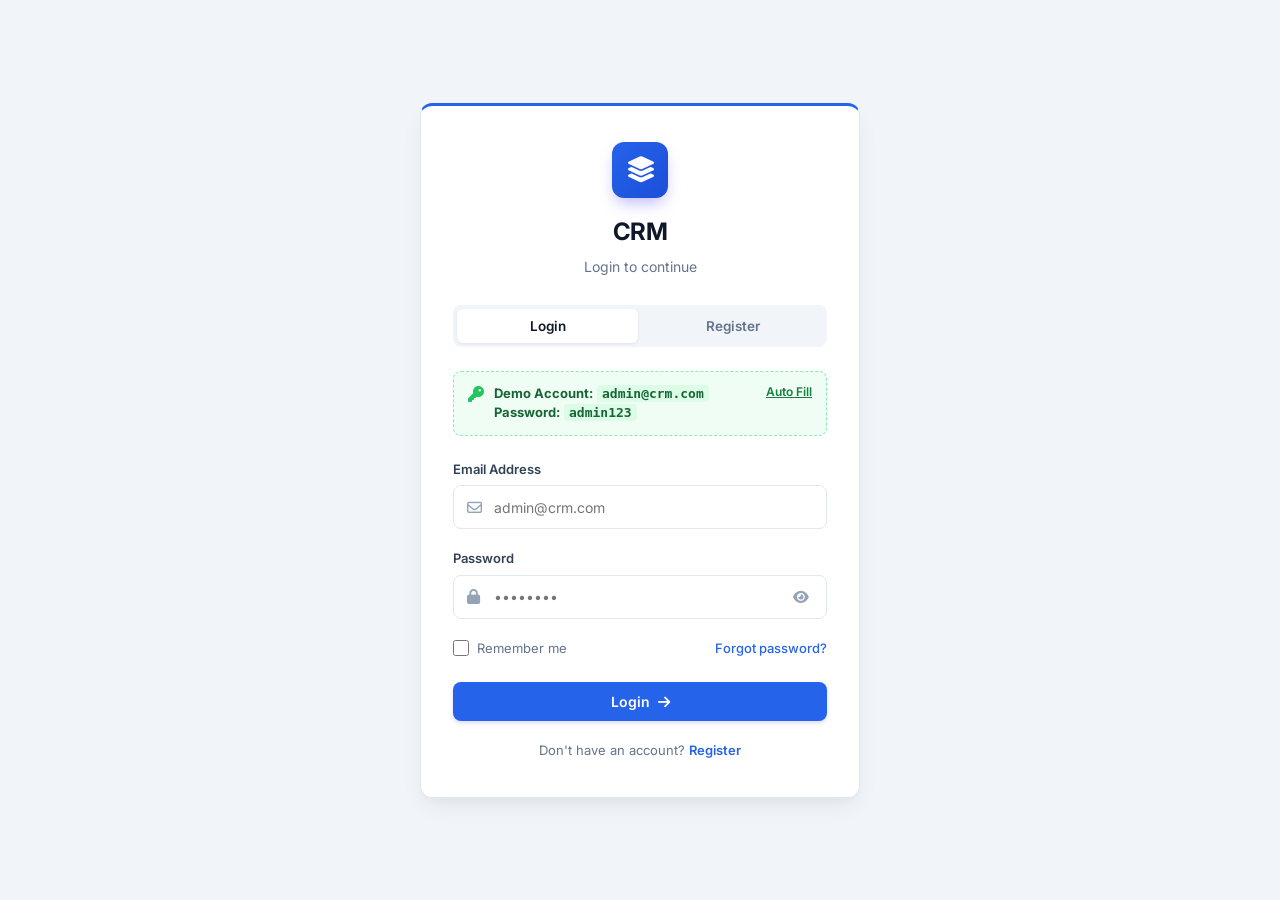
==== index.html @ ac165958 "Add CRM project files and assets" ====
<!DOCTYPE html>
<html lang="en">
<head>
  <meta charset="UTF-8">
  <meta name="viewport" content="width=device-width, initial-scale=1.0">
  <meta name="description" content="CRM - Customer Relationship Management Dashboard">
  <title>Login - CRM</title>
  
  <!-- Favicon -->
  <link rel="icon" type="image/svg+xml" href="assets/icons/logo.svg">
  
  <!-- Font Awesome 6 CDN for clean UI icons -->
  <link rel="stylesheet" href="https://cdnjs.cloudflare.com/ajax/libs/font-awesome/6.5.1/css/all.min.css">
  
  <!-- Custom CSS -->
  <link rel="stylesheet" href="src/css/style.css">
</head>
<body class="login-body">

  <div class="login-container">
    <div class="login-card">
      <div class="login-header">
        <div class="login-logo">
          <i class="fa-solid fa-layer-group"></i>
        </div>
        <h1 class="login-title">CRM</h1>
        <p class="login-subtitle" id="auth-subtitle">Login to continue</p>
      </div>

      <!-- Auth Switcher Tabs (Login / Register) -->
      <div class="auth-tabs-nav">
        <button type="button" class="auth-tab-btn active" id="tab-login-btn">Login</button>
        <button type="button" class="auth-tab-btn" id="tab-register-btn">Register</button>
      </div>

      <!-- Demo Credentials Helper Banner (Shown on Login Tab) -->
      <div class="demo-credentials-banner" id="demo-banner">
        <i class="fa-solid fa-key"></i>
        <div>
          <div><strong>Demo Account:</strong> <code>admin@crm.com</code></div>
          <div><strong>Password:</strong> <code>admin123</code></div>
        </div>
        <button type="button" class="demo-fill-btn" id="demo-fill-btn">Auto Fill</button>
      </div>

      <!-- Alert container for error/success messages -->
      <div id="alert-container"></div>

      <!-- 1. Login Form -->
      <form id="login-form" novalidate>
        <div class="form-group">
          <label for="email" class="form-label">Email Address</label>
          <div class="input-wrapper">
            <i class="fa-regular fa-envelope input-icon-left"></i>
            <input 
              type="email" 
              id="email" 
              class="form-input" 
              placeholder="admin@crm.com" 
              required 
              autocomplete="email"
            >
          </div>
        </div>

        <div class="form-group">
          <label for="password" class="form-label">Password</label>
          <div class="input-wrapper">
            <i class="fa-solid fa-lock input-icon-left"></i>
            <input 
              type="password" 
              id="password" 
              class="form-input" 
              placeholder="••••••••" 
              required 
              autocomplete="current-password"
            >
            <button type="button" class="password-toggle-btn" id="toggle-password-btn" aria-label="Toggle password visibility">
              <i class="fa-solid fa-eye" id="toggle-icon"></i>
            </button>
          </div>
        </div>

        <div class="form-options">
          <label class="remember-label" for="remember-me">
            <input type="checkbox" id="remember-me">
            <span>Remember me</span>
          </label>
          <a href="#" class="forgot-link" id="forgot-password-link">Forgot password?</a>
        </div>

        <button type="submit" class="btn-primary btn-block" id="login-submit-btn">
          Login <i class="fa-solid fa-arrow-right"></i>
        </button>

        <div class="auth-switch-text">
          Don't have an account? <span class="auth-switch-link" id="switch-to-register">Register</span>
        </div>
      </form>

      <!-- 2. Register Form (Hidden by default) -->
      <form id="register-form" style="display: none;" novalidate>
        <div class="form-group">
          <label for="reg-name" class="form-label">Full Name</label>
          <div class="input-wrapper">
            <i class="fa-regular fa-user input-icon-left"></i>
            <input 
              type="text" 
              id="reg-name" 
              class="form-input" 
              placeholder="e.g. Rahul Sharma" 
              required 
              autocomplete="name"
            >
          </div>
        </div>

        <div class="form-group">
          <label for="reg-email" class="form-label">Email Address</label>
          <div class="input-wrapper">
            <i class="fa-regular fa-envelope input-icon-left"></i>
            <input 
              type="email" 
              id="reg-email" 
              class="form-input" 
              placeholder="name@company.com" 
              required 
              autocomplete="email"
            >
          </div>
        </div>

        <div class="form-group">
          <label for="reg-password" class="form-label">Create Password</label>
          <div class="input-wrapper">
            <i class="fa-solid fa-lock input-icon-left"></i>
            <input 
              type="password" 
              id="reg-password" 
              class="form-input" 
              placeholder="Minimum 6 characters" 
              required 
              autocomplete="new-password"
            >
            <button type="button" class="password-toggle-btn" id="reg-toggle-password-btn" aria-label="Toggle password visibility">
              <i class="fa-solid fa-eye" id="reg-toggle-icon"></i>
            </button>
          </div>
        </div>

        <div class="form-group">
          <label for="reg-confirm-password" class="form-label">Confirm Password</label>
          <div class="input-wrapper">
            <i class="fa-solid fa-shield-halved input-icon-left"></i>
            <input 
              type="password" 
              id="reg-confirm-password" 
              class="form-input" 
              placeholder="Re-enter your password" 
              required 
              autocomplete="new-password"
            >
          </div>
        </div>

        <button type="submit" class="btn-primary btn-block" id="reg-submit-btn">
          Register <i class="fa-solid fa-user-plus"></i>
        </button>

        <div class="auth-switch-text">
          Already have an account? <span class="auth-switch-link" id="switch-to-login">Login</span>
        </div>
      </form>
    </div>
  </div>

  <!-- Shared App Logic & Login Script -->
  <script src="src/js/app.js"></script>
  <script src="src/js/login.js"></script>
</body>
</html>
---- src/css/style.css ----
/* ==========================================================================
   CRM - Modern SaaS CRM Design System
   Vanilla CSS3 - Zero External CSS Frameworks
   ========================================================================== */

/* Google Fonts Import */
@import url('https://fonts.googleapis.com/css2?family=Inter:wght@300;400;500;600;700;800&display=swap');

/* --- CSS Variables & Design Tokens --- */
:root {
  /* Brand & Theme Colors (Human-designed Enterprise Palette) */
  --primary: #2563eb;
  --primary-hover: #1d4ed8;
  --primary-light: #eff6ff;
  --primary-glow: rgba(37, 99, 235, 0.15);
  --primary-gradient: linear-gradient(135deg, #2563eb 0%, #1d4ed8 100%);

  /* Neutrals & Surfaces */
  --bg-canvas: #f1f5f9;
  --bg-card: #ffffff;
  --bg-sidebar: #0f172a;
  --bg-sidebar-hover: #1e293b;
  --bg-sidebar-active: #1e293b;
  --border-color: #e2e8f0;
  --border-light: #f1f5f9;

  /* Typography Colors */
  --text-main: #0f172a;
  --text-muted: #64748b;
  --text-subtle: #94a3b8;
  --text-white: #ffffff;

  /* Semantic Feedback Colors */
  --success: #10b981;
  --success-light: #ecfdf5;
  --success-border: #a7f3d0;
  --success-dark: #065f46;

  --warning: #f59e0b;
  --warning-light: #fffbeb;
  --warning-border: #fde68a;
  --warning-dark: #92400e;

  --danger: #ef4444;
  --danger-light: #fef2f2;
  --danger-border: #fecaca;
  --danger-dark: #991b1b;

  --info: #3b82f6;
  --info-light: #eff6ff;
  --info-border: #bfdbfe;
  --info-dark: #1e40af;

  --purple: #8b5cf6;
  --purple-light: #f5f3ff;
  --purple-border: #ddd6fe;

  /* Elevation Shadows */
  --shadow-xs: 0 1px 2px 0 rgba(0, 0, 0, 0.05);
  --shadow-sm: 0 1px 3px 0 rgba(0, 0, 0, 0.07), 0 1px 2px -1px rgba(0, 0, 0, 0.05);
  --shadow-md: 0 4px 6px -1px rgba(0, 0, 0, 0.07), 0 2px 4px -2px rgba(0, 0, 0, 0.05);
  --shadow-lg: 0 10px 15px -3px rgba(0, 0, 0, 0.08), 0 4px 6px -4px rgba(0, 0, 0, 0.04);
  --shadow-xl: 0 20px 25px -5px rgba(0, 0, 0, 0.1), 0 8px 10px -6px rgba(0, 0, 0, 0.04);
  --shadow-glow: 0 0 20px rgba(79, 70, 229, 0.25);

  /* Radii */
  --radius-xs: 4px;
  --radius-sm: 8px;
  --radius-md: 12px;
  --radius-lg: 16px;
  --radius-xl: 20px;
  --radius-full: 9999px;

  /* Layout Dimensions */
  --sidebar-width: 260px;
  --sidebar-collapsed-width: 80px;
  --header-height: 70px;
  --transition-fast: 0.15s ease;
  --transition-base: 0.25s cubic-bezier(0.4, 0, 0.2, 1);
  --transition-smooth: 0.35s cubic-bezier(0.16, 1, 0.3, 1);
}

/* --- Base & Reset --- */
*, *::before, *::after {
  box-sizing: border-box;
  margin: 0;
  padding: 0;
}

html {
  font-size: 16px;
  scroll-behavior: smooth;
  -webkit-font-smoothing: antialiased;
  -moz-osx-font-smoothing: grayscale;
}

body {
  font-family: 'Inter', system-ui, -apple-system, BlinkMacSystemFont, "Segoe UI", Roboto, sans-serif;
  background-color: var(--bg-canvas);
  color: var(--text-main);
  line-height: 1.5;
  min-height: 100vh;
  overflow-x: hidden;
}

a {
  color: var(--primary);
  text-decoration: none;
  transition: color var(--transition-fast);
}

a:hover {
  color: var(--primary-hover);
}

button, input, select, textarea {
  font-family: inherit;
  font-size: inherit;
}

button {
  cursor: pointer;
  border: none;
  background: none;
  outline: none;
}

/* Custom Scrollbar */
::-webkit-scrollbar {
  width: 6px;
  height: 6px;
}
::-webkit-scrollbar-track {
  background: transparent;
}
::-webkit-scrollbar-thumb {
  background: #cbd5e1;
  border-radius: var(--radius-full);
}
::-webkit-scrollbar-thumb:hover {
  background: #94a3b8;
}

/* --- Login Page Styles --- */
.login-body {
  min-height: 100vh;
  display: flex;
  align-items: center;
  justify-content: center;
  background-color: #f1f5f9;
  padding: 24px;
}

.login-container {
  width: 100%;
  max-width: 440px;
  position: relative;
  z-index: 10;
}

.login-card {
  background: var(--bg-card);
  border: 1px solid var(--border-color);
  border-top: 3px solid var(--primary);
  border-radius: var(--radius-md);
  padding: 36px 32px;
  box-shadow: 0 10px 25px -5px rgba(15, 23, 42, 0.08), 0 8px 10px -6px rgba(15, 23, 42, 0.03);
  animation: fadeInScale 0.35s var(--transition-smooth);
}

/* Auth Mode Tabs (Login / Register Switcher) */
.auth-tabs-nav {
  display: flex;
  background: #f1f5f9;
  padding: 4px;
  border-radius: var(--radius-sm);
  margin-bottom: 24px;
  gap: 4px;
}

.auth-tab-btn {
  flex: 1;
  padding: 9px 16px;
  font-size: 13.5px;
  font-weight: 600;
  color: var(--text-muted);
  border-radius: 6px;
  transition: all var(--transition-fast);
  text-align: center;
}

.auth-tab-btn.active {
  background: #ffffff;
  color: var(--text-main);
  box-shadow: 0 1px 3px rgba(0, 0, 0, 0.08);
}

.auth-tab-btn:hover:not(.active) {
  color: var(--text-main);
}

.auth-switch-text {
  text-align: center;
  font-size: 13px;
  color: var(--text-muted);
  margin-top: 20px;
}

.auth-switch-link {
  color: var(--primary);
  font-weight: 600;
  cursor: pointer;
}

.auth-switch-link:hover {
  text-decoration: underline;
}

.login-header {
  text-align: center;
  margin-bottom: 28px;
}

.login-logo {
  display: inline-flex;
  align-items: center;
  justify-content: center;
  width: 56px;
  height: 56px;
  border-radius: var(--radius-md);
  background: var(--primary-gradient);
  color: #fff;
  font-size: 26px;
  margin-bottom: 16px;
  box-shadow: 0 8px 16px -4px rgba(79, 70, 229, 0.4);
}

.login-title {
  font-size: 24px;
  font-weight: 700;
  color: var(--text-main);
  letter-spacing: -0.02em;
  margin-bottom: 6px;
}

.login-subtitle {
  font-size: 14px;
  color: var(--text-muted);
}

.demo-credentials-banner {
  background: #f0fdf4;
  border: 1px dashed #86efac;
  border-radius: var(--radius-sm);
  padding: 12px 14px;
  margin-bottom: 24px;
  display: flex;
  align-items: flex-start;
  gap: 10px;
  font-size: 13px;
  color: #166534;
}

.demo-credentials-banner i {
  color: #22c55e;
  font-size: 16px;
  margin-top: 2px;
}

.demo-credentials-banner code {
  background: #dcfce7;
  padding: 1px 5px;
  border-radius: 4px;
  font-family: monospace;
  font-weight: 600;
}

.demo-fill-btn {
  margin-left: auto;
  font-size: 12px;
  font-weight: 600;
  color: #15803d;
  text-decoration: underline;
  cursor: pointer;
  white-space: nowrap;
}

.form-group {
  margin-bottom: 20px;
  position: relative;
}

.form-label {
  display: block;
  font-size: 13px;
  font-weight: 600;
  color: #334155;
  margin-bottom: 6px;
}

.input-wrapper {
  position: relative;
  display: flex;
  align-items: center;
}

.input-icon-left {
  position: absolute;
  left: 14px;
  color: var(--text-subtle);
  pointer-events: none;
  font-size: 15px;
}

.form-input {
  width: 100%;
  height: 44px;
  padding: 10px 14px;
  background-color: #fff;
  border: 1px solid var(--border-color);
  border-radius: var(--radius-sm);
  color: var(--text-main);
  font-size: 14px;
  transition: var(--transition-fast);
}

.input-wrapper .form-input {
  padding-left: 40px;
}

.form-input:focus {
  outline: none;
  border-color: var(--primary);
  box-shadow: 0 0 0 3px var(--primary-glow);
}

.password-toggle-btn {
  position: absolute;
  right: 12px;
  color: var(--text-subtle);
  padding: 6px;
  font-size: 14px;
  display: flex;
  align-items: center;
  justify-content: center;
  transition: color var(--transition-fast);
}

.password-toggle-btn:hover {
  color: var(--text-main);
}

.form-options {
  display: flex;
  align-items: center;
  justify-content: space-between;
  margin-bottom: 24px;
  font-size: 13px;
}

.remember-label {
  display: flex;
  align-items: center;
  gap: 8px;
  color: var(--text-muted);
  cursor: pointer;
  user-select: none;
}

.remember-label input[type="checkbox"] {
  accent-color: var(--primary);
  width: 16px;
  height: 16px;
  cursor: pointer;
}

.forgot-link {
  color: var(--primary);
  font-weight: 500;
}

.forgot-link:hover {
  text-decoration: underline;
}

.btn-primary {
  display: inline-flex;
  align-items: center;
  justify-content: center;
  gap: 8px;
  background: var(--primary);
  color: #fff;
  font-weight: 600;
  font-size: 14px;
  padding: 11px 20px;
  border-radius: var(--radius-sm);
  transition: var(--transition-fast);
  box-shadow: 0 2px 4px rgba(79, 70, 229, 0.2);
}

.btn-primary:hover {
  background: var(--primary-hover);
  box-shadow: 0 4px 10px rgba(79, 70, 229, 0.3);
  transform: translateY(-1px);
}

.btn-primary:active {
  transform: translateY(0);
}

.btn-block {
  width: 100%;
}

.btn-secondary {
  display: inline-flex;
  align-items: center;
  justify-content: center;
  gap: 8px;
  background: #ffffff;
  color: var(--text-main);
  border: 1px solid var(--border-color);
  font-weight: 600;
  font-size: 14px;
  padding: 10px 18px;
  border-radius: var(--radius-sm);
  transition: var(--transition-fast);
}

.btn-secondary:hover {
  background: #f8fafc;
  border-color: #cbd5e1;
}

.btn-danger {
  display: inline-flex;
  align-items: center;
  justify-content: center;
  gap: 8px;
  background: var(--danger);
  color: #ffffff;
  font-weight: 600;
  font-size: 14px;
  padding: 10px 18px;
  border-radius: var(--radius-sm);
  transition: var(--transition-fast);
}

.btn-danger:hover {
  background: #dc2626;
  box-shadow: 0 4px 10px rgba(239, 68, 68, 0.25);
}

.btn-icon {
  width: 34px;
  height: 34px;
  display: inline-flex;
  align-items: center;
  justify-content: center;
  border-radius: var(--radius-sm);
  border: 1px solid transparent;
  color: var(--text-muted);
  transition: var(--transition-fast);
}

.btn-icon:hover {
  background: #f1f5f9;
  color: var(--text-main);
}

.btn-icon-danger:hover {
  background: var(--danger-light);
  color: var(--danger);
}

.btn-icon-success:hover {
  background: var(--success-light);
  color: var(--success);
}

.alert-box {
  padding: 12px 16px;
  border-radius: var(--radius-sm);
  font-size: 13px;
  margin-bottom: 20px;
  display: flex;
  align-items: center;
  gap: 10px;
}

.alert-danger {
  background-color: var(--danger-light);
  border: 1px solid var(--danger-border);
  color: var(--danger-dark);
}

.alert-success {
  background-color: var(--success-light);
  border: 1px solid var(--success-border);
  color: var(--success-dark);
}

.alert-info {
  background-color: var(--info-light);
  border: 1px solid var(--info-border);
  color: var(--info-dark);
}

/* Shake Animation for Invalid Auth */
@keyframes shake {
  0%, 100% { transform: translateX(0); }
  20%, 60% { transform: translateX(-6px); }
  40%, 80% { transform: translateX(6px); }
}

.shake {
  animation: shake 0.4s ease-in-out;
}

/* --- Main Layout Structure --- */
.app-layout {
  display: flex;
  min-height: 100vh;
  background-color: var(--bg-canvas);
}

/* Sidebar */
.app-sidebar {
  width: var(--sidebar-width);
  background-color: var(--bg-sidebar);
  color: #fff;
  flex-shrink: 0;
  display: flex;
  flex-direction: column;
  position: fixed;
  top: 0;
  bottom: 0;
  left: 0;
  z-index: 100;
  transition: transform var(--transition-base), width var(--transition-base);
  border-right: 1px solid rgba(255, 255, 255, 0.06);
}

.sidebar-brand {
  height: var(--header-height);
  padding: 0 24px;
  display: flex;
  align-items: center;
  justify-content: space-between;
  border-bottom: 1px solid rgba(255, 255, 255, 0.07);
}

.brand-link {
  display: flex;
  align-items: center;
  gap: 12px;
  color: #ffffff;
  font-weight: 700;
  font-size: 19px;
  letter-spacing: -0.02em;
}

.brand-logo-icon {
  width: 38px;
  height: 38px;
  border-radius: var(--radius-sm);
  background: var(--primary-gradient);
  display: flex;
  align-items: center;
  justify-content: center;
  font-size: 18px;
  color: #ffffff;
  box-shadow: 0 4px 10px rgba(79, 70, 229, 0.35);
}

.brand-text span {
  color: #818cf8;
}

.sidebar-close-btn {
  display: none;
  color: #94a3b8;
  font-size: 20px;
}

.sidebar-nav {
  padding: 20px 14px;
  flex: 1;
  overflow-y: auto;
  display: flex;
  flex-direction: column;
  gap: 4px;
}

.nav-section-title {
  font-size: 11px;
  text-transform: uppercase;
  letter-spacing: 0.08em;
  color: #64748b;
  font-weight: 600;
  padding: 10px 14px 6px;
}

.nav-item {
  display: flex;
  align-items: center;
  gap: 12px;
  padding: 11px 14px;
  border-radius: var(--radius-sm);
  color: #94a3b8;
  font-size: 14px;
  font-weight: 500;
  transition: all var(--transition-fast);
  position: relative;
}

.nav-item i {
  font-size: 16px;
  width: 20px;
  text-align: center;
}

.nav-item:hover {
  background-color: var(--bg-sidebar-hover);
  color: #ffffff;
}

.nav-item.active {
  background: var(--primary-gradient);
  color: #ffffff;
  font-weight: 600;
  box-shadow: 0 4px 12px rgba(79, 70, 229, 0.3);
}

.nav-item .badge {
  margin-left: auto;
  padding: 2px 7px;
  font-size: 11px;
  border-radius: var(--radius-full);
  background: rgba(255, 255, 255, 0.15);
  color: #fff;
}

.sidebar-footer {
  padding: 16px 14px;
  border-top: 1px solid rgba(255, 255, 255, 0.07);
}

.logout-nav-item {
  display: flex;
  align-items: center;
  gap: 12px;
  padding: 11px 14px;
  border-radius: var(--radius-sm);
  color: #f87171;
  font-size: 14px;
  font-weight: 500;
  cursor: pointer;
  transition: all var(--transition-fast);
}

.logout-nav-item:hover {
  background: rgba(239, 68, 68, 0.12);
  color: #fca5a5;
}

/* Sidebar Backdrop for Mobile Drawer */
.sidebar-backdrop {
  position: fixed;
  inset: 0;
  background-color: rgba(15, 23, 42, 0.6);
  backdrop-filter: blur(4px);
  z-index: 95;
  opacity: 0;
  pointer-events: none;
  transition: opacity var(--transition-base);
}

.sidebar-backdrop.active {
  opacity: 1;
  pointer-events: auto;
}

/* Main Area */
.app-main {
  flex: 1;
  margin-left: var(--sidebar-width);
  min-width: 0;
  display: flex;
  flex-direction: column;
  min-height: 100vh;
}

/* Header */
.app-header {
  height: var(--header-height);
  background-color: rgba(255, 255, 255, 0.9);
  backdrop-filter: blur(8px);
  border-bottom: 1px solid var(--border-color);
  padding: 0 28px;
  display: flex;
  align-items: center;
  justify-content: space-between;
  position: sticky;
  top: 0;
  z-index: 90;
}

.header-left {
  display: flex;
  align-items: center;
  gap: 16px;
}

.hamburger-btn {
  display: none;
  color: var(--text-main);
  font-size: 20px;
  padding: 8px;
  border-radius: var(--radius-sm);
}

.hamburger-btn:hover {
  background-color: #f1f5f9;
}

.header-page-title h1 {
  font-size: 20px;
  font-weight: 700;
  color: var(--text-main);
  letter-spacing: -0.01em;
  line-height: 1.2;
}

.header-page-title p {
  font-size: 13px;
  color: var(--text-muted);
}

.header-right {
  display: flex;
  align-items: center;
  gap: 14px;
}

/* Global Search */
.header-search {
  position: relative;
  width: 260px;
}

.header-search input {
  width: 100%;
  height: 38px;
  padding: 8px 12px 8px 36px;
  background-color: #f1f5f9;
  border: 1px solid transparent;
  border-radius: var(--radius-full);
  font-size: 13px;
  color: var(--text-main);
  transition: var(--transition-fast);
}

.header-search input:focus {
  background-color: #ffffff;
  border-color: var(--primary);
  box-shadow: 0 0 0 3px var(--primary-glow);
  outline: none;
}

.header-search i {
  position: absolute;
  left: 12px;
  top: 50%;
  transform: translateY(-50%);
  color: var(--text-subtle);
  font-size: 14px;
  pointer-events: none;
}

/* Notifications Button & Dropdown */
.notification-container {
  position: relative;
}

.header-icon-btn {
  width: 38px;
  height: 38px;
  border-radius: var(--radius-full);
  display: flex;
  align-items: center;
  justify-content: center;
  color: var(--text-muted);
  border: 1px solid var(--border-color);
  background: #ffffff;
  position: relative;
  transition: var(--transition-fast);
}

.header-icon-btn:hover {
  color: var(--primary);
  border-color: #cbd5e1;
  background-color: #f8fafc;
}

.badge-dot {
  position: absolute;
  top: 7px;
  right: 8px;
  width: 8px;
  height: 8px;
  border-radius: 50%;
  background-color: var(--danger);
  border: 2px solid #ffffff;
  animation: pulseDot 2s infinite;
}

@keyframes pulseDot {
  0% { transform: scale(0.95); box-shadow: 0 0 0 0 rgba(239, 68, 68, 0.7); }
  70% { transform: scale(1); box-shadow: 0 0 0 6px rgba(239, 68, 68, 0); }
  100% { transform: scale(0.95); box-shadow: 0 0 0 0 rgba(239, 68, 68, 0); }
}

.dropdown-panel {
  position: absolute;
  top: calc(100% + 10px);
  right: 0;
  width: 320px;
  background: var(--bg-card);
  border: 1px solid var(--border-color);
  border-radius: var(--radius-md);
  box-shadow: var(--shadow-xl);
  z-index: 100;
  display: none;
  flex-direction: column;
  overflow: hidden;
  animation: fadeInDown 0.2s var(--transition-base);
}

.dropdown-panel.open {
  display: flex;
}

.dropdown-header {
  padding: 14px 16px;
  border-bottom: 1px solid var(--border-color);
  display: flex;
  align-items: center;
  justify-content: space-between;
}

.dropdown-header h4 {
  font-size: 14px;
  font-weight: 600;
}

.dropdown-list {
  max-height: 280px;
  overflow-y: auto;
}

.dropdown-item-notification {
  padding: 12px 16px;
  border-bottom: 1px solid var(--border-light);
  display: flex;
  gap: 12px;
  align-items: flex-start;
  transition: background var(--transition-fast);
}

.dropdown-item-notification:hover {
  background-color: #f8fafc;
}

.dropdown-item-notification .icon {
  width: 30px;
  height: 30px;
  border-radius: 50%;
  background: var(--primary-light);
  color: var(--primary);
  display: flex;
  align-items: center;
  justify-content: center;
  font-size: 13px;
  flex-shrink: 0;
}

.dropdown-item-notification .content {
  flex: 1;
}

.dropdown-item-notification .title {
  font-size: 12.5px;
  font-weight: 500;
  color: var(--text-main);
  line-height: 1.4;
}

.dropdown-item-notification .time {
  font-size: 11px;
  color: var(--text-subtle);
  margin-top: 3px;
}

/* User Profile Pill in Header */
.user-profile-btn {
  display: flex;
  align-items: center;
  gap: 10px;
  padding: 5px 12px 5px 5px;
  border-radius: var(--radius-full);
  border: 1px solid var(--border-color);
  background: #ffffff;
  transition: var(--transition-fast);
}

.user-profile-btn:hover {
  background: #f8fafc;
  border-color: #cbd5e1;
}

.user-avatar {
  width: 32px;
  height: 32px;
  border-radius: 50%;
  background: var(--primary-gradient);
  color: #fff;
  font-size: 13px;
  font-weight: 600;
  display: flex;
  align-items: center;
  justify-content: center;
}

.user-meta {
  text-align: left;
  line-height: 1.2;
}

.user-meta .name {
  font-size: 13px;
  font-weight: 600;
  color: var(--text-main);
}

.user-meta .role {
  font-size: 11px;
  color: var(--text-muted);
}

/* Content Container */
.content-body {
  padding: 28px;
  flex: 1;
}

/* Page Action Header Row */
.page-header-actions {
  display: flex;
  align-items: center;
  justify-content: space-between;
  margin-bottom: 24px;
  gap: 16px;
  flex-wrap: wrap;
}

.action-tools-group {
  display: flex;
  align-items: center;
  gap: 12px;
  flex-wrap: wrap;
}

/* Filters & Search Inputs in Toolbars */
.filter-search-input {
  position: relative;
  min-width: 240px;
}

.filter-search-input input {
  width: 100%;
  height: 40px;
  padding: 8px 12px 8px 36px;
  border: 1px solid var(--border-color);
  border-radius: var(--radius-sm);
  background: #fff;
  font-size: 13px;
  transition: var(--transition-fast);
}

.filter-search-input input:focus {
  outline: none;
  border-color: var(--primary);
  box-shadow: 0 0 0 3px var(--primary-glow);
}

.filter-search-input i {
  position: absolute;
  left: 12px;
  top: 50%;
  transform: translateY(-50%);
  color: var(--text-subtle);
  font-size: 14px;
}

.custom-select {
  height: 40px;
  padding: 8px 32px 8px 14px;
  border: 1px solid var(--border-color);
  border-radius: var(--radius-sm);
  background-color: #ffffff;
  color: var(--text-main);
  font-size: 13px;
  font-weight: 500;
  cursor: pointer;
  appearance: none;
  background-image: url("data:image/svg+xml,%3Csvg xmlns='http://www.w3.org/2000/svg' fill='none' viewBox='0 0 24 24' stroke='%2364748b'%3E%3Cpath stroke-linecap='round' stroke-linejoin='round' stroke-width='2' d='M19 9l-7 7-7-7'%3E%3C/path%3E%3C/svg%3E");
  background-repeat: no-repeat;
  background-position: right 10px center;
  background-size: 16px;
  transition: var(--transition-fast);
}

.custom-select:focus {
  outline: none;
  border-color: var(--primary);
  box-shadow: 0 0 0 3px var(--primary-glow);
}

/* --- Metric Stat Cards --- */
.stats-grid {
  display: grid;
  grid-template-columns: repeat(4, 1fr);
  gap: 20px;
  margin-bottom: 28px;
}

.stat-card {
  background: var(--bg-card);
  border: 1px solid var(--border-color);
  border-radius: var(--radius-md);
  padding: 22px 24px;
  box-shadow: var(--shadow-sm);
  transition: transform var(--transition-fast), box-shadow var(--transition-fast);
  position: relative;
  overflow: hidden;
}

.stat-card:hover {
  transform: translateY(-3px);
  box-shadow: var(--shadow-md);
}

.stat-card::before {
  content: '';
  position: absolute;
  top: 0;
  left: 0;
  right: 0;
  height: 3px;
  background: var(--primary-gradient);
  opacity: 0;
  transition: opacity var(--transition-fast);
}

.stat-card:hover::before {
  opacity: 1;
}

.stat-card-header {
  display: flex;
  align-items: center;
  justify-content: space-between;
  margin-bottom: 12px;
}

.stat-icon {
  width: 44px;
  height: 44px;
  border-radius: var(--radius-sm);
  display: flex;
  align-items: center;
  justify-content: center;
  font-size: 20px;
}

.stat-icon.primary {
  background: var(--primary-light);
  color: var(--primary);
}

.stat-icon.success {
  background: var(--success-light);
  color: var(--success);
}

.stat-icon.warning {
  background: var(--warning-light);
  color: var(--warning);
}

.stat-icon.purple {
  background: var(--purple-light);
  color: var(--purple);
}

.stat-icon.info {
  background: var(--info-light);
  color: var(--info);
}

.stat-trend {
  display: inline-flex;
  align-items: center;
  gap: 4px;
  font-size: 12px;
  font-weight: 600;
  padding: 3px 8px;
  border-radius: var(--radius-full);
}

.stat-trend.up {
  background: var(--success-light);
  color: var(--success-dark);
}

.stat-trend.down {
  background: var(--danger-light);
  color: var(--danger-dark);
}

.stat-trend.neutral {
  background: #f1f5f9;
  color: #475569;
}

.stat-value {
  font-size: 28px;
  font-weight: 800;
  color: var(--text-main);
  letter-spacing: -0.02em;
  line-height: 1.1;
  margin-bottom: 4px;
}

.stat-label {
  font-size: 13px;
  color: var(--text-muted);
  font-weight: 500;
}

/* --- Dashboard 2-Column Grid --- */
.dashboard-grid {
  display: grid;
  grid-template-columns: 2fr 1fr;
  gap: 24px;
  margin-bottom: 28px;
}

.card {
  background: var(--bg-card);
  border: 1px solid var(--border-color);
  border-radius: var(--radius-md);
  box-shadow: var(--shadow-sm);
  overflow: hidden;
}

.card-header {
  padding: 18px 24px;
  border-bottom: 1px solid var(--border-color);
  display: flex;
  align-items: center;
  justify-content: space-between;
}

.card-title {
  font-size: 16px;
  font-weight: 700;
  color: var(--text-main);
  letter-spacing: -0.01em;
}

.card-subtitle {
  font-size: 13px;
  color: var(--text-muted);
}

.card-body {
  padding: 24px;
}

/* --- Pure CSS / Vanilla JS Chart --- */
.chart-container {
  display: flex;
  flex-direction: column;
  gap: 16px;
}

.chart-header-metrics {
  display: flex;
  align-items: center;
  justify-content: space-between;
  margin-bottom: 8px;
}

.chart-summary-number {
  font-size: 22px;
  font-weight: 700;
  color: var(--text-main);
}

.chart-legend {
  display: flex;
  align-items: center;
  gap: 16px;
  font-size: 12px;
  color: var(--text-muted);
}

.legend-item {
  display: flex;
  align-items: center;
  gap: 6px;
}

.legend-color {
  width: 10px;
  height: 10px;
  border-radius: 2px;
}

.legend-color.sales {
  background: var(--primary);
}

.legend-color.target {
  background: #cbd5e1;
}

/* Bar Chart Graphic Area */
.bar-chart-wrapper {
  position: relative;
  height: 240px;
  display: flex;
  align-items: flex-end;
  gap: 24px;
  padding: 20px 10px 30px 40px;
  border-bottom: 1px solid var(--border-color);
  border-left: 1px solid var(--border-color);
}

/* Grid lines */
.chart-grid-line {
  position: absolute;
  left: 0;
  right: 0;
  border-top: 1px dashed #e2e8f0;
  pointer-events: none;
}

.chart-y-label {
  position: absolute;
  left: 4px;
  font-size: 10px;
  color: var(--text-subtle);
  transform: translateY(-50%);
}

.bar-column {
  flex: 1;
  height: 100%;
  display: flex;
  flex-direction: column;
  justify-content: flex-end;
  align-items: center;
  position: relative;
  z-index: 5;
}

.bar-track {
  width: 100%;
  max-width: 44px;
  height: 100%;
  display: flex;
  align-items: flex-end;
  background: #f1f5f9;
  border-radius: var(--radius-xs) var(--radius-xs) 0 0;
  position: relative;
  overflow: visible;
}

.bar-fill {
  width: 100%;
  background: var(--primary-gradient);
  border-radius: var(--radius-xs) var(--radius-xs) 0 0;
  transition: height 0.8s cubic-bezier(0.16, 1, 0.3, 1);
  position: relative;
}

.bar-column:hover .bar-fill {
  filter: brightness(1.12);
  box-shadow: 0 0 12px rgba(79, 70, 229, 0.4);
}

/* Tooltip on hover */
.bar-tooltip {
  position: absolute;
  bottom: calc(100% + 8px);
  left: 50%;
  transform: translateX(-50%) translateY(4px);
  background: #1e293b;
  color: #fff;
  font-size: 11px;
  font-weight: 600;
  padding: 4px 8px;
  border-radius: var(--radius-xs);
  white-space: nowrap;
  opacity: 0;
  pointer-events: none;
  transition: all var(--transition-fast);
  z-index: 20;
}

.bar-tooltip::after {
  content: '';
  position: absolute;
  top: 100%;
  left: 50%;
  transform: translateX(-50%);
  border-width: 4px;
  border-style: solid;
  border-color: #1e293b transparent transparent transparent;
}

.bar-column:hover .bar-tooltip {
  opacity: 1;
  transform: translateX(-50%) translateY(0);
}

.bar-label {
  position: absolute;
  top: calc(100% + 8px);
  font-size: 12px;
  font-weight: 500;
  color: var(--text-muted);
}

/* --- Quick Actions Bar --- */
.quick-actions-card {
  margin-bottom: 28px;
  background: linear-gradient(135deg, #1e1b4b 0%, #0f172a 100%);
  border-radius: var(--radius-md);
  padding: 22px 28px;
  color: #ffffff;
  display: flex;
  align-items: center;
  justify-content: space-between;
  gap: 20px;
  flex-wrap: wrap;
  box-shadow: 0 10px 20px -5px rgba(15, 23, 42, 0.3);
}

.quick-actions-info h3 {
  font-size: 18px;
  font-weight: 700;
  margin-bottom: 4px;
}

.quick-actions-info p {
  font-size: 13px;
  color: #94a3b8;
}

.quick-action-buttons {
  display: flex;
  align-items: center;
  gap: 12px;
  flex-wrap: wrap;
}

.btn-glass {
  background: rgba(255, 255, 255, 0.12);
  backdrop-filter: blur(8px);
  border: 1px solid rgba(255, 255, 255, 0.2);
  color: #ffffff;
  font-size: 13px;
  font-weight: 600;
  padding: 10px 18px;
  border-radius: var(--radius-sm);
  display: inline-flex;
  align-items: center;
  gap: 8px;
  transition: all var(--transition-fast);
}

.btn-glass:hover {
  background: rgba(255, 255, 255, 0.22);
  border-color: rgba(255, 255, 255, 0.35);
  transform: translateY(-1px);
}

/* --- Recent Activities Feed --- */
.activities-list {
  display: flex;
  flex-direction: column;
}

.activity-item {
  display: flex;
  gap: 14px;
  padding: 14px 0;
  border-bottom: 1px solid var(--border-light);
  position: relative;
}

.activity-item:last-child {
  border-bottom: none;
  padding-bottom: 0;
}

.activity-item:first-child {
  padding-top: 0;
}

.activity-avatar {
  width: 36px;
  height: 36px;
  border-radius: 50%;
  display: flex;
  align-items: center;
  justify-content: center;
  font-size: 14px;
  flex-shrink: 0;
}

.activity-avatar.customer {
  background: var(--info-light);
  color: var(--info);
}

.activity-avatar.lead {
  background: var(--purple-light);
  color: var(--purple);
}

.activity-avatar.deal {
  background: var(--success-light);
  color: var(--success);
}

.activity-avatar.task {
  background: var(--warning-light);
  color: var(--warning);
}

.activity-content {
  flex: 1;
  min-width: 0;
}

.activity-text {
  font-size: 13.5px;
  color: var(--text-main);
  line-height: 1.4;
}

.activity-text strong {
  font-weight: 600;
  color: var(--text-main);
}

.activity-time {
  font-size: 11.5px;
  color: var(--text-subtle);
  margin-top: 3px;
  display: flex;
  align-items: center;
  gap: 5px;
}

/* --- Tables & Lists --- */
.table-responsive {
  width: 100%;
  overflow-x: auto;
  -webkit-overflow-scrolling: touch;
}

.crm-table {
  width: 100%;
  border-collapse: separate;
  border-spacing: 0;
  text-align: left;
}

.crm-table th {
  background-color: #f8fafc;
  color: var(--text-muted);
  font-size: 12px;
  font-weight: 600;
  text-transform: uppercase;
  letter-spacing: 0.05em;
  padding: 14px 20px;
  border-bottom: 1px solid var(--border-color);
  white-space: nowrap;
}

.crm-table td {
  padding: 14px 20px;
  border-bottom: 1px solid var(--border-light);
  font-size: 13.5px;
  color: var(--text-main);
  vertical-align: middle;
}

.crm-table tr:hover td {
  background-color: #f8fafc;
}

.table-user-cell {
  display: flex;
  align-items: center;
  gap: 12px;
}

.initial-avatar {
  width: 34px;
  height: 34px;
  border-radius: 50%;
  background: #e2e8f0;
  color: #334155;
  font-weight: 600;
  font-size: 12px;
  display: flex;
  align-items: center;
  justify-content: center;
  flex-shrink: 0;
}

.table-user-info .name {
  font-weight: 600;
  color: var(--text-main);
}

.table-user-info .subtext {
  font-size: 12px;
  color: var(--text-muted);
}

/* Status Badges */
.badge-status {
  display: inline-flex;
  align-items: center;
  gap: 6px;
  padding: 4px 10px;
  border-radius: var(--radius-full);
  font-size: 12px;
  font-weight: 600;
  line-height: 1;
  text-transform: capitalize;
}

.badge-status::before {
  content: '';
  width: 6px;
  height: 6px;
  border-radius: 50%;
}

/* Active / Won / Converted */
.badge-success {
  background-color: var(--success-light);
  color: var(--success-dark);
}
.badge-success::before {
  background-color: var(--success);
}

/* Inactive / Lost */
.badge-danger {
  background-color: var(--danger-light);
  color: var(--danger-dark);
}
.badge-danger::before {
  background-color: var(--danger);
}

/* Pending / Contacted / Medium */
.badge-warning {
  background-color: var(--warning-light);
  color: var(--warning-dark);
}
.badge-warning::before {
  background-color: var(--warning);
}

/* New / In Progress / Low */
.badge-info {
  background-color: var(--info-light);
  color: var(--info-dark);
}
.badge-info::before {
  background-color: var(--info);
}

/* Priority Badges */
.priority-pill {
  display: inline-flex;
  align-items: center;
  gap: 5px;
  font-size: 12px;
  font-weight: 600;
  padding: 3px 8px;
  border-radius: 4px;
}

.priority-high {
  background-color: #fee2e2;
  color: #b91c1c;
}

.priority-medium {
  background-color: #fef3c7;
  color: #b45309;
}

.priority-low {
  background-color: #e0f2fe;
  color: #0369a1;
}

/* Table Actions */
.table-actions {
  display: flex;
  align-items: center;
  gap: 6px;
}

/* Empty State */
.empty-state {
  text-align: center;
  padding: 48px 20px;
}

.empty-state-icon {
  width: 64px;
  height: 64px;
  border-radius: 50%;
  background: #f1f5f9;
  color: var(--text-subtle);
  display: inline-flex;
  align-items: center;
  justify-content: center;
  font-size: 26px;
  margin-bottom: 16px;
}

.empty-state h3 {
  font-size: 16px;
  font-weight: 700;
  color: var(--text-main);
  margin-bottom: 6px;
}

.empty-state p {
  font-size: 13.5px;
  color: var(--text-muted);
  max-width: 360px;
  margin: 0 auto 18px;
}

/* Completed Task Strikethrough */
.task-completed-row td {
  color: #94a3b8;
}

.task-completed-text {
  text-decoration: line-through;
  color: #94a3b8;
}

/* --- Modals --- */
.modal-overlay {
  position: fixed;
  inset: 0;
  background-color: rgba(15, 23, 42, 0.6);
  backdrop-filter: blur(4px);
  z-index: 1000;
  display: flex;
  align-items: center;
  justify-content: center;
  padding: 20px;
  opacity: 0;
  pointer-events: none;
  transition: opacity var(--transition-base);
}

.modal-overlay.open {
  opacity: 1;
  pointer-events: auto;
}

.modal-box {
  background: var(--bg-card);
  border-radius: var(--radius-md);
  box-shadow: var(--shadow-xl);
  width: 100%;
  max-width: 520px;
  transform: scale(0.95) translateY(10px);
  transition: transform var(--transition-base);
  overflow: hidden;
  max-height: 90vh;
  display: flex;
  flex-direction: column;
}

.modal-overlay.open .modal-box {
  transform: scale(1) translateY(0);
}

.modal-header {
  padding: 20px 24px;
  border-bottom: 1px solid var(--border-color);
  display: flex;
  align-items: center;
  justify-content: space-between;
}

.modal-title {
  font-size: 18px;
  font-weight: 700;
  color: var(--text-main);
}

.modal-close-btn {
  color: var(--text-muted);
  font-size: 18px;
  width: 32px;
  height: 32px;
  display: flex;
  align-items: center;
  justify-content: center;
  border-radius: var(--radius-sm);
  transition: var(--transition-fast);
}

.modal-close-btn:hover {
  background-color: #f1f5f9;
  color: var(--text-main);
}

.modal-body {
  padding: 24px;
  overflow-y: auto;
}

.modal-footer {
  padding: 16px 24px;
  border-top: 1px solid var(--border-color);
  display: flex;
  align-items: center;
  justify-content: flex-end;
  gap: 12px;
  background-color: #f8fafc;
}

/* Modal Form Grid */
.form-row {
  display: grid;
  grid-template-columns: 1fr 1fr;
  gap: 16px;
}

/* Confirmation Dialog */
.confirm-box {
  max-width: 420px;
  text-align: center;
  padding: 32px 24px;
}

.confirm-icon {
  width: 60px;
  height: 60px;
  border-radius: 50%;
  background-color: var(--danger-light);
  color: var(--danger);
  font-size: 26px;
  display: inline-flex;
  align-items: center;
  justify-content: center;
  margin-bottom: 16px;
}

.confirm-title {
  font-size: 18px;
  font-weight: 700;
  color: var(--text-main);
  margin-bottom: 8px;
}

.confirm-desc {
  font-size: 13.5px;
  color: var(--text-muted);
  margin-bottom: 24px;
}

.confirm-actions {
  display: flex;
  align-items: center;
  justify-content: center;
  gap: 12px;
}

/* --- Toast Notification System --- */
.toast-container {
  position: fixed;
  top: 24px;
  right: 24px;
  z-index: 9999;
  display: flex;
  flex-direction: column;
  gap: 10px;
  pointer-events: none;
}

.toast {
  pointer-events: auto;
  min-width: 280px;
  max-width: 380px;
  background: #ffffff;
  border-radius: var(--radius-sm);
  box-shadow: var(--shadow-lg);
  border: 1px solid var(--border-color);
  padding: 14px 18px;
  display: flex;
  align-items: center;
  gap: 12px;
  animation: slideInRight 0.3s var(--transition-smooth);
  transition: opacity 0.3s ease, transform 0.3s ease;
}

.toast.removing {
  opacity: 0;
  transform: translateX(100%);
}

.toast-icon {
  font-size: 18px;
  flex-shrink: 0;
}

.toast-message {
  font-size: 13.5px;
  font-weight: 500;
  color: var(--text-main);
  flex: 1;
}

.toast-close {
  color: var(--text-subtle);
  font-size: 14px;
  cursor: pointer;
}

.toast-close:hover {
  color: var(--text-main);
}

.toast.toast-success {
  border-left: 4px solid var(--success);
}
.toast.toast-success .toast-icon {
  color: var(--success);
}

.toast.toast-error {
  border-left: 4px solid var(--danger);
}
.toast.toast-error .toast-icon {
  color: var(--danger);
}

.toast.toast-info {
  border-left: 4px solid var(--info);
}
.toast.toast-info .toast-icon {
  color: var(--info);
}

/* --- Animations --- */
@keyframes fadeInScale {
  from {
    opacity: 0;
    transform: scale(0.96);
  }
  to {
    opacity: 1;
    transform: scale(1);
  }
}

@keyframes fadeInDown {
  from {
    opacity: 0;
    transform: translateY(-8px);
  }
  to {
    opacity: 1;
    transform: translateY(0);
  }
}

@keyframes slideInRight {
  from {
    opacity: 0;
    transform: translateX(100%);
  }
  to {
    opacity: 1;
    transform: translateX(0);
  }
}

/* --- Responsive Media Queries --- */
@media (max-width: 1200px) {
  .stats-grid {
    grid-template-columns: repeat(2, 1fr);
  }
  .dashboard-grid {
    grid-template-columns: 1fr;
  }
}

@media (max-width: 900px) {
  .app-sidebar {
    transform: translateX(-100%);
    box-shadow: var(--shadow-xl);
  }
  .app-sidebar.mobile-open {
    transform: translateX(0);
  }
  .sidebar-close-btn {
    display: block;
  }
  .app-main {
    margin-left: 0;
  }
  .hamburger-btn {
    display: inline-flex;
  }
}

@media (max-width: 640px) {
  .content-body {
    padding: 18px 14px;
  }
  .app-header {
    padding: 0 16px;
  }
  .header-search {
    display: none;
  }
  .stats-grid {
    grid-template-columns: 1fr;
  }
  .page-header-actions {
    flex-direction: column;
    align-items: stretch;
  }
  .action-tools-group {
    width: 100%;
  }
  .filter-search-input, .custom-select {
    width: 100%;
    min-width: 100%;
  }
  .form-row {
    grid-template-columns: 1fr;
  }
  .quick-actions-card {
    flex-direction: column;
    align-items: stretch;
  }
  .quick-action-buttons {
    flex-direction: column;
    width: 100%;
  }
  .quick-action-buttons .btn-glass {
    width: 100%;
    justify-content: center;
  }
}
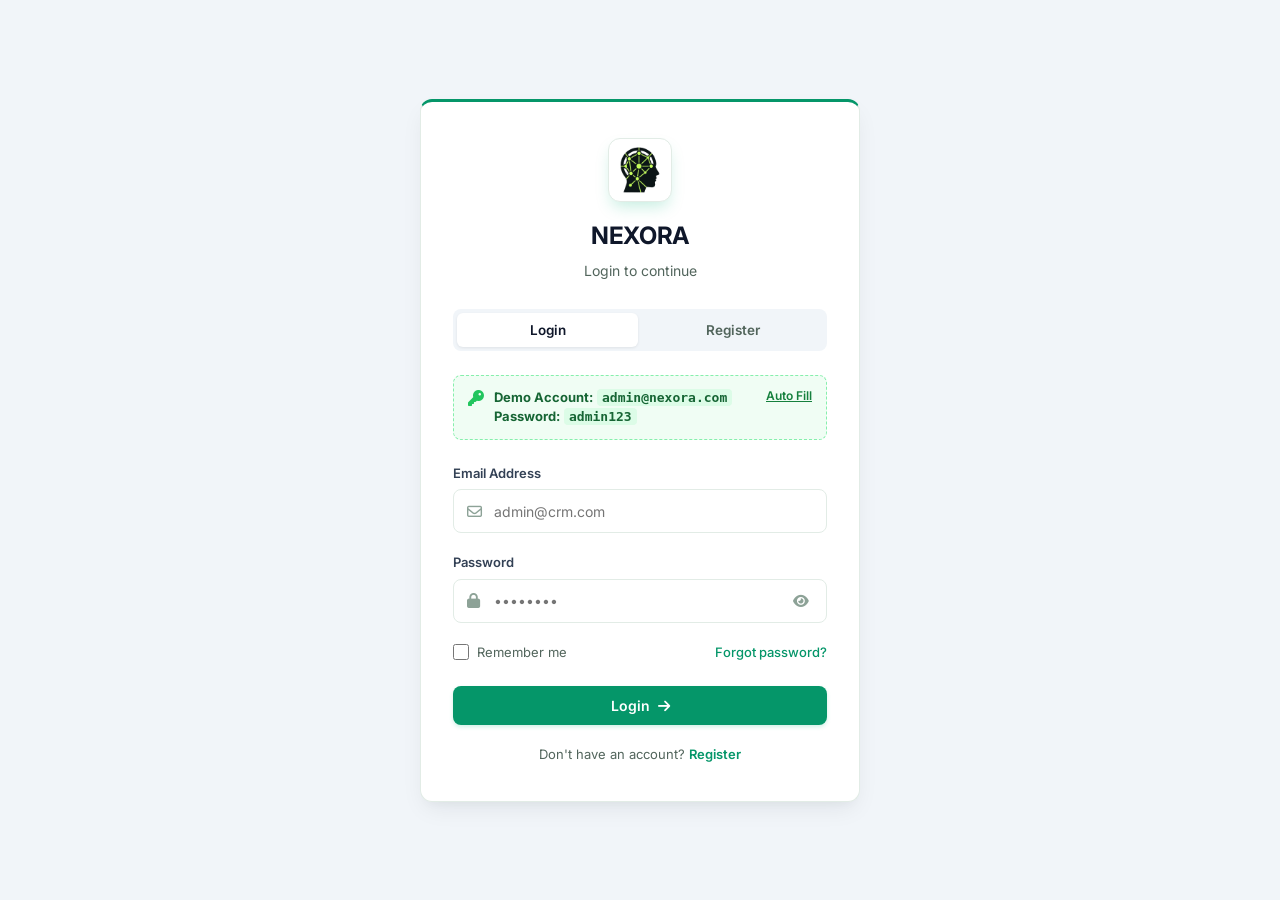
==== commit 782a823b: "updated" ====
--- a/index.html
+++ b/index.html
@@ -1,10 +1,10 @@
 <!DOCTYPE html>
-<html lang="en">
+<html lang="en" data-theme="light">
 <head>
   <meta charset="UTF-8">
   <meta name="viewport" content="width=device-width, initial-scale=1.0">
-  <meta name="description" content="CRM - Customer Relationship Management Dashboard">
-  <title>Login - CRM</title>
+  <meta name="description" content="NEXORA - Next-Gen Customer Relationship Management Dashboard">
+  <title>Login - NEXORA</title>
   
   <!-- Favicon -->
   <link rel="icon" type="image/svg+xml" href="assets/icons/logo.svg">
@@ -14,6 +14,9 @@
   
   <!-- Custom CSS -->
   <link rel="stylesheet" href="src/css/style.css">
+  <script>
+    document.documentElement.setAttribute('data-theme', 'light');
+  </script>
 </head>
 <body class="login-body">
 
@@ -21,9 +24,10 @@
     <div class="login-card">
       <div class="login-header">
         <div class="login-logo">
-          <i class="fa-solid fa-layer-group"></i>
+          <img src="assets/icons/nexora-icon.png" alt="NEXORA" class="logo-light">
+          <img src="assets/icons/nexora-icon-dark.png" alt="NEXORA" class="logo-dark">
         </div>
-        <h1 class="login-title">CRM</h1>
+        <h1 class="login-title">NEXORA</h1>
         <p class="login-subtitle" id="auth-subtitle">Login to continue</p>
       </div>
 
@@ -37,7 +41,7 @@
       <div class="demo-credentials-banner" id="demo-banner">
         <i class="fa-solid fa-key"></i>
         <div>
-          <div><strong>Demo Account:</strong> <code>admin@crm.com</code></div>
+          <div><strong>Demo Account:</strong> <code>admin@nexora.com</code></div>
           <div><strong>Password:</strong> <code>admin123</code></div>
         </div>
         <button type="button" class="demo-fill-btn" id="demo-fill-btn">Auto Fill</button>
--- a/src/css/style.css
+++ b/src/css/style.css
@@ -8,26 +8,26 @@
 
 /* --- CSS Variables & Design Tokens --- */
 :root {
-  /* Brand & Theme Colors (Human-designed Enterprise Palette) */
-  --primary: #2563eb;
-  --primary-hover: #1d4ed8;
-  --primary-light: #eff6ff;
-  --primary-glow: rgba(37, 99, 235, 0.15);
-  --primary-gradient: linear-gradient(135deg, #2563eb 0%, #1d4ed8 100%);
-
-  /* Neutrals & Surfaces */
-  --bg-canvas: #f1f5f9;
+  /* Brand & Theme Colors (Pure White & Mint Theme) */
+  --primary: #059669;
+  --primary-hover: #047857;
+  --primary-light: #ecfdf5;
+  --primary-glow: rgba(5, 150, 105, 0.16);
+  --primary-gradient: linear-gradient(135deg, #10b981 0%, #059669 100%);
+
+  /* Neutrals & Surfaces (Clean White & Mint Canvas) */
+  --bg-canvas: #f8faf9;
   --bg-card: #ffffff;
-  --bg-sidebar: #0f172a;
-  --bg-sidebar-hover: #1e293b;
-  --bg-sidebar-active: #1e293b;
-  --border-color: #e2e8f0;
-  --border-light: #f1f5f9;
+  --bg-sidebar: #ffffff;
+  --bg-sidebar-hover: #f0fdf4;
+  --bg-sidebar-active: #ecfdf5;
+  --border-color: #e2ece6;
+  --border-light: #f1f6f3;
 
   /* Typography Colors */
   --text-main: #0f172a;
-  --text-muted: #64748b;
-  --text-subtle: #94a3b8;
+  --text-muted: #52655c;
+  --text-subtle: #8da297;
   --text-white: #ffffff;
 
   /* Semantic Feedback Colors */
@@ -61,7 +61,7 @@
   --shadow-md: 0 4px 6px -1px rgba(0, 0, 0, 0.07), 0 2px 4px -2px rgba(0, 0, 0, 0.05);
   --shadow-lg: 0 10px 15px -3px rgba(0, 0, 0, 0.08), 0 4px 6px -4px rgba(0, 0, 0, 0.04);
   --shadow-xl: 0 20px 25px -5px rgba(0, 0, 0, 0.1), 0 8px 10px -6px rgba(0, 0, 0, 0.04);
-  --shadow-glow: 0 0 20px rgba(79, 70, 229, 0.25);
+  --shadow-glow: 0 0 20px rgba(16, 185, 129, 0.22);
 
   /* Radii */
   --radius-xs: 4px;
@@ -225,14 +225,20 @@
   display: inline-flex;
   align-items: center;
   justify-content: center;
-  width: 56px;
-  height: 56px;
+  width: 64px;
+  height: 64px;
   border-radius: var(--radius-md);
-  background: var(--primary-gradient);
-  color: #fff;
-  font-size: 26px;
+  background: var(--bg-card);
+  border: 1px solid var(--border-color);
   margin-bottom: 16px;
-  box-shadow: 0 8px 16px -4px rgba(79, 70, 229, 0.4);
+  box-shadow: 0 8px 16px -4px rgba(16, 185, 129, 0.25);
+  padding: 8px;
+}
+
+.login-logo img {
+  width: 100%;
+  height: 100%;
+  object-fit: contain;
 }
 
 .login-title {
@@ -332,6 +338,40 @@
   outline: none;
   border-color: var(--primary);
   box-shadow: 0 0 0 3px var(--primary-glow);
+}
+
+/* --- Form Validation UI States --- */
+.form-input.is-invalid,
+.custom-select.is-invalid {
+  border-color: var(--danger) !important;
+  box-shadow: 0 0 0 3px var(--danger-light) !important;
+}
+
+.form-error-msg {
+  display: flex;
+  align-items: center;
+  gap: 6px;
+  font-size: 12px;
+  font-weight: 500;
+  color: var(--danger);
+  margin-top: 5px;
+  animation: fadeInDown 0.15s ease-out;
+}
+
+.form-error-msg i {
+  font-size: 12px;
+  flex-shrink: 0;
+}
+
+@keyframes fadeInDown {
+  from {
+    opacity: 0;
+    transform: translateY(-4px);
+  }
+  to {
+    opacity: 1;
+    transform: translateY(0);
+  }
 }
 
 .password-toggle-btn {
@@ -395,12 +435,12 @@
   padding: 11px 20px;
   border-radius: var(--radius-sm);
   transition: var(--transition-fast);
-  box-shadow: 0 2px 4px rgba(79, 70, 229, 0.2);
+  box-shadow: 0 2px 4px rgba(16, 185, 129, 0.2);
 }
 
 .btn-primary:hover {
   background: var(--primary-hover);
-  box-shadow: 0 4px 10px rgba(79, 70, 229, 0.3);
+  box-shadow: 0 4px 10px rgba(16, 185, 129, 0.3);
   transform: translateY(-1px);
 }
 
@@ -528,7 +568,7 @@
 .app-sidebar {
   width: var(--sidebar-width);
   background-color: var(--bg-sidebar);
-  color: #fff;
+  color: var(--text-main);
   flex-shrink: 0;
   display: flex;
   flex-direction: column;
@@ -538,7 +578,8 @@
   left: 0;
   z-index: 100;
   transition: transform var(--transition-base), width var(--transition-base);
-  border-right: 1px solid rgba(255, 255, 255, 0.06);
+  border-right: 1px solid var(--border-color);
+  box-shadow: 1px 0 10px rgba(0, 0, 0, 0.02);
 }
 
 .sidebar-brand {
@@ -547,14 +588,14 @@
   display: flex;
   align-items: center;
   justify-content: space-between;
-  border-bottom: 1px solid rgba(255, 255, 255, 0.07);
+  border-bottom: 1px solid var(--border-color);
 }
 
 .brand-link {
   display: flex;
   align-items: center;
   gap: 12px;
-  color: #ffffff;
+  color: var(--text-main);
   font-weight: 700;
   font-size: 19px;
   letter-spacing: -0.02em;
@@ -564,22 +605,51 @@
   width: 38px;
   height: 38px;
   border-radius: var(--radius-sm);
-  background: var(--primary-gradient);
+  background: var(--bg-card);
+  border: 1px solid var(--border-color);
   display: flex;
   align-items: center;
   justify-content: center;
-  font-size: 18px;
-  color: #ffffff;
-  box-shadow: 0 4px 10px rgba(79, 70, 229, 0.35);
+  box-shadow: 0 2px 6px rgba(0, 0, 0, 0.05);
+  padding: 5px;
+  overflow: hidden;
+}
+
+[data-theme="dark"] .brand-logo-icon {
+  background: #141417;
+  border-color: var(--border-color);
+  box-shadow: 0 2px 8px rgba(0, 0, 0, 0.5);
+}
+
+.brand-logo-img {
+  width: 100%;
+  height: 100%;
+  object-fit: contain;
+  display: block;
+}
+
+.brand-logo-img.logo-dark,
+.login-logo img.logo-dark {
+  display: none;
+}
+
+[data-theme="dark"] .brand-logo-img.logo-light,
+[data-theme="dark"] .login-logo img.logo-light {
+  display: none;
+}
+
+[data-theme="dark"] .brand-logo-img.logo-dark,
+[data-theme="dark"] .login-logo img.logo-dark {
+  display: block;
 }
 
 .brand-text span {
-  color: #818cf8;
+  color: var(--primary);
 }
 
 .sidebar-close-btn {
   display: none;
-  color: #94a3b8;
+  color: var(--text-muted);
   font-size: 20px;
 }
 
@@ -596,7 +666,7 @@
   font-size: 11px;
   text-transform: uppercase;
   letter-spacing: 0.08em;
-  color: #64748b;
+  color: var(--text-subtle);
   font-weight: 600;
   padding: 10px 14px 6px;
 }
@@ -607,7 +677,7 @@
   gap: 12px;
   padding: 11px 14px;
   border-radius: var(--radius-sm);
-  color: #94a3b8;
+  color: #4b6358;
   font-size: 14px;
   font-weight: 500;
   transition: all var(--transition-fast);
@@ -618,18 +688,28 @@
   font-size: 16px;
   width: 20px;
   text-align: center;
+  color: var(--text-subtle);
+  transition: color var(--transition-fast);
 }
 
 .nav-item:hover {
   background-color: var(--bg-sidebar-hover);
-  color: #ffffff;
+  color: var(--primary);
+}
+
+.nav-item:hover i {
+  color: var(--primary);
 }
 
 .nav-item.active {
   background: var(--primary-gradient);
   color: #ffffff;
   font-weight: 600;
-  box-shadow: 0 4px 12px rgba(79, 70, 229, 0.3);
+  box-shadow: 0 4px 12px rgba(16, 185, 129, 0.28);
+}
+
+.nav-item.active i {
+  color: #ffffff;
 }
 
 .nav-item .badge {
@@ -637,13 +717,13 @@
   padding: 2px 7px;
   font-size: 11px;
   border-radius: var(--radius-full);
-  background: rgba(255, 255, 255, 0.15);
+  background: rgba(255, 255, 255, 0.25);
   color: #fff;
 }
 
 .sidebar-footer {
   padding: 16px 14px;
-  border-top: 1px solid rgba(255, 255, 255, 0.07);
+  border-top: 1px solid var(--border-color);
 }
 
 .logout-nav-item {
@@ -652,7 +732,7 @@
   gap: 12px;
   padding: 11px 14px;
   border-radius: var(--radius-sm);
-  color: #f87171;
+  color: #dc2626;
   font-size: 14px;
   font-weight: 500;
   cursor: pointer;
@@ -660,8 +740,8 @@
 }
 
 .logout-nav-item:hover {
-  background: rgba(239, 68, 68, 0.12);
-  color: #fca5a5;
+  background: var(--danger-light);
+  color: #b91c1c;
 }
 
 /* Sidebar Backdrop for Mobile Drawer */
@@ -1149,206 +1229,196 @@
   font-weight: 500;
 }
 
-/* --- Dashboard 2-Column Grid --- */
-.dashboard-grid {
+/* --- Dashboard Analytics & Interactive Charts Layout --- */
+.dashboard-analytics-section {
+  display: flex;
+  flex-direction: column;
+  gap: 24px;
+  margin-bottom: 24px;
+}
+
+.chart-card-prominent {
+  width: 100%;
+}
+
+.charts-secondary-grid {
   display: grid;
-  grid-template-columns: 2fr 1fr;
+  grid-template-columns: 1fr 1fr;
+  gap: 24px;
+}
+
+.dashboard-activity-grid {
+  display: grid;
+  grid-template-columns: 1fr;
   gap: 24px;
   margin-bottom: 28px;
 }
 
-.card {
-  background: var(--bg-card);
+/* Common Card Header & Actions */
+.chart-header-actions {
+  display: flex;
+  align-items: center;
+  gap: 12px;
+  flex-wrap: wrap;
+}
+
+.chart-legend-custom {
+  display: flex;
+  align-items: center;
+  gap: 8px;
+  font-size: 12.5px;
+  color: var(--text-muted);
+  font-weight: 500;
+}
+
+.chart-legend-custom .legend-dot {
+  width: 8px;
+  height: 8px;
+  border-radius: 50%;
+  display: inline-block;
+}
+
+.chart-summary-badge {
+  background: var(--primary-light);
+  color: var(--primary);
+  font-size: 12px;
+  font-weight: 600;
+  padding: 4px 10px;
+  border-radius: var(--radius-sm);
+  border: 1px solid rgba(16, 185, 129, 0.2);
+  white-space: nowrap;
+}
+
+.chart-summary-badge.purple {
+  background: var(--purple-light);
+  color: var(--purple);
+  border-color: rgba(139, 92, 246, 0.25);
+}
+
+/* Canvas Wrappers */
+.chart-canvas-wrapper {
+  position: relative;
+  width: 100%;
+}
+
+.line-chart-wrapper {
+  height: 310px;
+  width: 100%;
+}
+
+.bar-chart-wrapper-canvas {
+  height: 270px;
+  width: 100%;
+}
+
+/* Doughnut Chart Layout */
+.doughnut-chart-container {
+  display: flex;
+  align-items: center;
+  justify-content: space-between;
+  gap: 28px;
+  min-height: 270px;
+  padding: 8px 0;
+}
+
+.doughnut-canvas-wrapper {
+  position: relative;
+  width: 210px;
+  height: 210px;
+  flex-shrink: 0;
+  margin: 0 auto;
+}
+
+.doughnut-legend {
+  flex: 1;
+  display: flex;
+  flex-direction: column;
+  gap: 10px;
+  min-width: 180px;
+}
+
+.doughnut-legend-item {
+  display: flex;
+  align-items: center;
+  justify-content: space-between;
+  padding: 9px 14px;
+  border-radius: var(--radius-sm);
+  background: var(--bg-canvas);
   border: 1px solid var(--border-color);
-  border-radius: var(--radius-md);
-  box-shadow: var(--shadow-sm);
-  overflow: hidden;
-}
-
-.card-header {
-  padding: 18px 24px;
-  border-bottom: 1px solid var(--border-color);
-  display: flex;
-  align-items: center;
-  justify-content: space-between;
-}
-
-.card-title {
-  font-size: 16px;
-  font-weight: 700;
-  color: var(--text-main);
-  letter-spacing: -0.01em;
-}
-
-.card-subtitle {
   font-size: 13px;
-  color: var(--text-muted);
-}
-
-.card-body {
-  padding: 24px;
-}
-
-/* --- Pure CSS / Vanilla JS Chart --- */
-.chart-container {
-  display: flex;
-  flex-direction: column;
-  gap: 16px;
-}
-
-.chart-header-metrics {
-  display: flex;
-  align-items: center;
-  justify-content: space-between;
-  margin-bottom: 8px;
-}
-
-.chart-summary-number {
-  font-size: 22px;
-  font-weight: 700;
-  color: var(--text-main);
-}
-
-.chart-legend {
-  display: flex;
-  align-items: center;
-  gap: 16px;
-  font-size: 12px;
-  color: var(--text-muted);
-}
-
-.legend-item {
-  display: flex;
-  align-items: center;
-  gap: 6px;
-}
-
-.legend-color {
+  transition: transform var(--transition-fast), border-color var(--transition-fast), background-color var(--transition-fast);
+  cursor: default;
+}
+
+.doughnut-legend-item:hover {
+  border-color: var(--primary);
+  transform: translateX(3px);
+}
+
+.doughnut-legend-left {
+  display: flex;
+  align-items: center;
+  gap: 10px;
+}
+
+.legend-badge-dot {
   width: 10px;
   height: 10px;
-  border-radius: 2px;
-}
-
-.legend-color.sales {
-  background: var(--primary);
-}
-
-.legend-color.target {
-  background: #cbd5e1;
-}
-
-/* Bar Chart Graphic Area */
-.bar-chart-wrapper {
-  position: relative;
-  height: 240px;
-  display: flex;
-  align-items: flex-end;
-  gap: 24px;
-  padding: 20px 10px 30px 40px;
-  border-bottom: 1px solid var(--border-color);
-  border-left: 1px solid var(--border-color);
-}
-
-/* Grid lines */
-.chart-grid-line {
-  position: absolute;
-  left: 0;
-  right: 0;
-  border-top: 1px dashed #e2e8f0;
-  pointer-events: none;
-}
-
-.chart-y-label {
-  position: absolute;
-  left: 4px;
-  font-size: 10px;
+  border-radius: 50%;
+  flex-shrink: 0;
+}
+
+.doughnut-legend-label {
+  font-weight: 500;
+  color: var(--text-main);
+}
+
+.doughnut-legend-right {
+  display: flex;
+  align-items: center;
+  gap: 8px;
+}
+
+.doughnut-legend-count {
+  font-weight: 700;
+  color: var(--text-main);
+}
+
+.doughnut-legend-pct {
+  font-size: 11.5px;
+  font-weight: 600;
+  color: var(--text-muted);
+  background: var(--border-light);
+  padding: 2px 7px;
+  border-radius: 4px;
+}
+
+/* Empty State Placeholder inside charts if data is completely empty */
+.chart-empty-state {
+  display: flex;
+  flex-direction: column;
+  align-items: center;
+  justify-content: center;
+  padding: 50px 20px;
+  text-align: center;
+  color: var(--text-muted);
+}
+
+.chart-empty-state i {
+  font-size: 32px;
+  margin-bottom: 12px;
   color: var(--text-subtle);
-  transform: translateY(-50%);
-}
-
-.bar-column {
-  flex: 1;
-  height: 100%;
-  display: flex;
-  flex-direction: column;
-  justify-content: flex-end;
-  align-items: center;
-  position: relative;
-  z-index: 5;
-}
-
-.bar-track {
-  width: 100%;
-  max-width: 44px;
-  height: 100%;
-  display: flex;
-  align-items: flex-end;
-  background: #f1f5f9;
-  border-radius: var(--radius-xs) var(--radius-xs) 0 0;
-  position: relative;
-  overflow: visible;
-}
-
-.bar-fill {
-  width: 100%;
-  background: var(--primary-gradient);
-  border-radius: var(--radius-xs) var(--radius-xs) 0 0;
-  transition: height 0.8s cubic-bezier(0.16, 1, 0.3, 1);
-  position: relative;
-}
-
-.bar-column:hover .bar-fill {
-  filter: brightness(1.12);
-  box-shadow: 0 0 12px rgba(79, 70, 229, 0.4);
-}
-
-/* Tooltip on hover */
-.bar-tooltip {
-  position: absolute;
-  bottom: calc(100% + 8px);
-  left: 50%;
-  transform: translateX(-50%) translateY(4px);
-  background: #1e293b;
-  color: #fff;
-  font-size: 11px;
-  font-weight: 600;
-  padding: 4px 8px;
-  border-radius: var(--radius-xs);
-  white-space: nowrap;
-  opacity: 0;
-  pointer-events: none;
-  transition: all var(--transition-fast);
-  z-index: 20;
-}
-
-.bar-tooltip::after {
-  content: '';
-  position: absolute;
-  top: 100%;
-  left: 50%;
-  transform: translateX(-50%);
-  border-width: 4px;
-  border-style: solid;
-  border-color: #1e293b transparent transparent transparent;
-}
-
-.bar-column:hover .bar-tooltip {
-  opacity: 1;
-  transform: translateX(-50%) translateY(0);
-}
-
-.bar-label {
-  position: absolute;
-  top: calc(100% + 8px);
-  font-size: 12px;
-  font-weight: 500;
-  color: var(--text-muted);
+}
+
+.chart-empty-state p {
+  font-size: 13.5px;
+  margin: 0;
 }
 
 /* --- Quick Actions Bar --- */
 .quick-actions-card {
   margin-bottom: 28px;
-  background: linear-gradient(135deg, #1e1b4b 0%, #0f172a 100%);
+  background: linear-gradient(135deg, #064e3b 0%, #065f46 50%, #047857 100%);
   border-radius: var(--radius-md);
   padding: 22px 28px;
   color: #ffffff;
@@ -1357,7 +1427,7 @@
   justify-content: space-between;
   gap: 20px;
   flex-wrap: wrap;
-  box-shadow: 0 10px 20px -5px rgba(15, 23, 42, 0.3);
+  box-shadow: 0 10px 20px -5px rgba(5, 150, 105, 0.28);
 }
 
 .quick-actions-info h3 {
@@ -1368,7 +1438,7 @@
 
 .quick-actions-info p {
   font-size: 13px;
-  color: #94a3b8;
+  color: #a7f3d0;
 }
 
 .quick-action-buttons {
@@ -1478,6 +1548,100 @@
   gap: 5px;
 }
 
+/* Activity item delete button */
+.activity-delete-btn {
+  opacity: 0;
+  background: transparent;
+  border: none;
+  color: var(--text-subtle);
+  font-size: 13px;
+  width: 30px;
+  height: 30px;
+  border-radius: var(--radius-sm);
+  display: inline-flex;
+  align-items: center;
+  justify-content: center;
+  cursor: pointer;
+  transition: opacity var(--transition-fast), color var(--transition-fast), background-color var(--transition-fast), transform var(--transition-fast);
+  flex-shrink: 0;
+  align-self: center;
+}
+
+.activity-item:hover .activity-delete-btn,
+.activity-delete-btn:focus-visible {
+  opacity: 1;
+}
+
+.activity-delete-btn:hover {
+  color: var(--danger);
+  background-color: var(--danger-light);
+  transform: scale(1.08);
+}
+
+.activity-delete-btn:active {
+  transform: scale(0.92);
+}
+
+@media (hover: none) {
+  .activity-delete-btn {
+    opacity: 0.7;
+  }
+}
+
+.activity-item.removing {
+  opacity: 0;
+  transform: translateX(18px);
+  transition: opacity 0.2s ease, transform 0.2s ease;
+}
+
+/* Clear All Activities button */
+.btn-clear-activities {
+  background: transparent;
+  border: 1px solid var(--border-color);
+  color: var(--text-muted);
+  font-size: 12px;
+  font-weight: 500;
+  padding: 5px 12px;
+  border-radius: var(--radius-sm);
+  cursor: pointer;
+  display: inline-flex;
+  align-items: center;
+  gap: 6px;
+  transition: all var(--transition-fast);
+}
+
+.btn-clear-activities i {
+  font-size: 11px;
+}
+
+.btn-clear-activities:hover:not(:disabled) {
+  background-color: var(--danger-light);
+  border-color: var(--danger);
+  color: var(--danger);
+  transform: translateY(-1px);
+}
+
+.btn-clear-activities:active:not(:disabled) {
+  transform: translateY(0);
+}
+
+.btn-clear-activities:disabled {
+  opacity: 0.45;
+  cursor: not-allowed;
+  pointer-events: none;
+}
+
+[data-theme="dark"] .btn-clear-activities:hover:not(:disabled) {
+  background-color: rgba(239, 68, 68, 0.2);
+  border-color: #ef4444;
+  color: #fca5a5;
+}
+
+[data-theme="dark"] .activity-delete-btn:hover {
+  background-color: rgba(239, 68, 68, 0.2);
+  color: #fca5a5;
+}
+
 /* --- Tables & Lists --- */
 .table-responsive {
   width: 100%;
@@ -1826,7 +1990,7 @@
   pointer-events: auto;
   min-width: 280px;
   max-width: 380px;
-  background: #ffffff;
+  background: var(--bg-card);
   border-radius: var(--radius-sm);
   box-shadow: var(--shadow-lg);
   border: 1px solid var(--border-color);
@@ -1835,7 +1999,7 @@
   align-items: center;
   gap: 12px;
   animation: slideInRight 0.3s var(--transition-smooth);
-  transition: opacity 0.3s ease, transform 0.3s ease;
+  transition: opacity 0.3s ease, transform 0.3s ease, background-color 0.25s ease, border-color 0.25s ease, color 0.25s ease, box-shadow 0.25s ease;
 }
 
 .toast.removing {
@@ -1859,6 +2023,7 @@
   color: var(--text-subtle);
   font-size: 14px;
   cursor: pointer;
+  transition: color var(--transition-fast);
 }
 
 .toast-close:hover {
@@ -1884,6 +2049,13 @@
 }
 .toast.toast-info .toast-icon {
   color: var(--info);
+}
+
+.toast.toast-warning {
+  border-left: 4px solid var(--warning);
+}
+.toast.toast-warning .toast-icon {
+  color: var(--warning);
 }
 
 /* --- Animations --- */
@@ -1925,8 +2097,18 @@
   .stats-grid {
     grid-template-columns: repeat(2, 1fr);
   }
-  .dashboard-grid {
+}
+
+@media (max-width: 1024px) {
+  .charts-secondary-grid {
     grid-template-columns: 1fr;
+  }
+  .doughnut-chart-container {
+    flex-direction: column;
+    text-align: center;
+  }
+  .doughnut-legend {
+    width: 100%;
   }
 }
 
@@ -1989,3 +2171,520 @@
     justify-content: center;
   }
 }
+
+/* ==========================================================================
+   Dark Mode & Theme Switching (Pitch Black & Obsidian Theme)
+   ========================================================================== */
+
+/* Theme Toggle Button */
+.theme-toggle-btn {
+  cursor: pointer;
+  position: relative;
+  transition: transform var(--transition-fast), background-color var(--transition-fast), color var(--transition-fast), border-color var(--transition-fast);
+}
+
+.theme-toggle-btn:hover {
+  transform: rotate(18deg) scale(1.05);
+  color: var(--primary);
+}
+
+.theme-toggle-btn:active {
+  transform: scale(0.92);
+}
+
+.login-theme-toggle {
+  display: none !important;
+}
+
+/* Suppress side popup toast notifications on login page only */
+.login-body .toast-container,
+.login-body .toast {
+  display: none !important;
+  pointer-events: none !important;
+  visibility: hidden !important;
+}
+
+/* Smooth Transitions when switching themes */
+html {
+  transition: background-color 0.25s ease, color 0.25s ease;
+}
+
+body, .app-sidebar, .app-header, .card, .stat-card, 
+.crm-table th, .crm-table td, .form-input, .custom-select, 
+.modal-box, .btn-secondary, .header-icon-btn, .user-profile-btn,
+.dropdown-panel, .quick-actions-card {
+  transition: background-color 0.25s ease, border-color 0.25s ease, color 0.25s ease, box-shadow 0.25s ease;
+}
+
+/* --- Dark Theme Variables --- */
+[data-theme="dark"] {
+  /* Brand & Accents in Dark Mode */
+  --primary: #10b981;
+  --primary-hover: #34d399;
+  --primary-light: rgba(16, 185, 129, 0.15);
+  --primary-glow: rgba(16, 185, 129, 0.28);
+  --primary-gradient: linear-gradient(135deg, #10b981 0%, #059669 100%);
+
+  /* True Black & Obsidian Canvas Surfaces */
+  --bg-canvas: #09090b;       /* Pitch black background */
+  --bg-card: #121215;         /* Deep obsidian elevated card */
+  --bg-sidebar: #09090b;      /* Sleek dark sidebar */
+  --bg-sidebar-hover: #18181c;
+  --bg-sidebar-active: #1f1f25;
+  --border-color: #27272a;    /* Refined dark border */
+  --border-light: #18181c;
+
+  /* Crisp Typography for Dark Mode */
+  --text-main: #f8fafc;       /* Crisp white */
+  --text-muted: #a1a1aa;      /* Readable secondary text */
+  --text-subtle: #71717a;
+  --text-white: #ffffff;
+
+  /* Semantic Feedback Colors in Dark Mode */
+  --success: #34d399;
+  --success-light: rgba(16, 185, 129, 0.15);
+  --success-border: rgba(16, 185, 129, 0.3);
+  --success-dark: #6ee7b7;
+
+  --warning: #fbbf24;
+  --warning-light: rgba(245, 158, 11, 0.15);
+  --warning-border: rgba(245, 158, 11, 0.3);
+  --warning-dark: #fde68a;
+
+  --danger: #f87171;
+  --danger-light: rgba(239, 68, 68, 0.15);
+  --danger-border: rgba(239, 68, 68, 0.3);
+  --danger-dark: #fca5a5;
+
+  --info: #60a5fa;
+  --info-light: rgba(59, 130, 246, 0.15);
+  --info-border: rgba(59, 130, 246, 0.3);
+  --info-dark: #93c5fd;
+
+  --purple: #a78bfa;
+  --purple-light: rgba(139, 92, 246, 0.15);
+  --purple-border: rgba(139, 92, 246, 0.3);
+
+  /* Dark Elevation Shadows */
+  --shadow-xs: 0 1px 2px 0 rgba(0, 0, 0, 0.6);
+  --shadow-sm: 0 1px 3px 0 rgba(0, 0, 0, 0.7), 0 1px 2px -1px rgba(0, 0, 0, 0.6);
+  --shadow-md: 0 4px 6px -1px rgba(0, 0, 0, 0.7), 0 2px 4px -2px rgba(0, 0, 0, 0.6);
+  --shadow-lg: 0 10px 15px -3px rgba(0, 0, 0, 0.8), 0 4px 6px -4px rgba(0, 0, 0, 0.6);
+  --shadow-xl: 0 20px 25px -5px rgba(0, 0, 0, 0.9), 0 8px 10px -6px rgba(0, 0, 0, 0.7);
+  --shadow-glow: 0 0 24px rgba(16, 185, 129, 0.35);
+}
+
+/* Dark Mode Component Overrides */
+[data-theme="dark"] ::-webkit-scrollbar-thumb {
+  background: #27272a;
+}
+[data-theme="dark"] ::-webkit-scrollbar-thumb:hover {
+  background: #3f3f46;
+}
+
+/* Header & Navigation Bar in Dark Mode */
+[data-theme="dark"] .app-header {
+  background-color: rgba(9, 9, 11, 0.85);
+  border-bottom: 1px solid var(--border-color);
+}
+
+[data-theme="dark"] .header-search input {
+  background-color: #141417;
+  color: var(--text-main);
+  border: 1px solid var(--border-color);
+}
+
+[data-theme="dark"] .header-search input:focus {
+  background-color: #1a1a1f;
+  border-color: var(--primary);
+}
+
+[data-theme="dark"] .header-icon-btn {
+  background-color: #141417;
+  color: var(--text-main);
+  border-color: var(--border-color);
+}
+
+[data-theme="dark"] .header-icon-btn:hover {
+  background-color: #1f1f25;
+  color: var(--primary);
+  border-color: var(--primary);
+}
+
+[data-theme="dark"] .user-profile-btn {
+  background-color: #141417;
+  border-color: var(--border-color);
+}
+
+[data-theme="dark"] .user-profile-btn:hover {
+  background-color: #1f1f25;
+  border-color: #3f3f46;
+}
+
+/* Sidebar in Dark Mode */
+[data-theme="dark"] .app-sidebar {
+  background-color: var(--bg-sidebar);
+  border-right-color: var(--border-color);
+  box-shadow: 1px 0 15px rgba(0, 0, 0, 0.6);
+}
+
+[data-theme="dark"] .sidebar-brand {
+  border-bottom-color: var(--border-color);
+}
+
+[data-theme="dark"] .sidebar-footer {
+  border-top-color: var(--border-color);
+}
+
+[data-theme="dark"] .nav-item {
+  color: #a1a1aa;
+}
+
+[data-theme="dark"] .nav-item i {
+  color: #71717a;
+}
+
+[data-theme="dark"] .nav-item:hover {
+  background-color: var(--bg-sidebar-hover);
+  color: #ffffff;
+}
+
+[data-theme="dark"] .nav-item:hover i {
+  color: var(--primary);
+}
+
+[data-theme="dark"] .nav-item.active {
+  background: var(--primary-gradient);
+  color: #ffffff;
+  box-shadow: 0 4px 12px rgba(16, 185, 129, 0.35);
+}
+
+[data-theme="dark"] .nav-item.active i {
+  color: #ffffff;
+}
+
+/* Inputs, Controls & Form Elements in Dark Mode */
+[data-theme="dark"] .form-input,
+[data-theme="dark"] .custom-select,
+[data-theme="dark"] .filter-search-input input {
+  background-color: #141417;
+  color: var(--text-main);
+  border-color: var(--border-color);
+}
+
+[data-theme="dark"] .form-input:focus,
+[data-theme="dark"] .custom-select:focus,
+[data-theme="dark"] .filter-search-input input:focus {
+  background-color: #1a1a1f;
+  border-color: var(--primary);
+}
+
+[data-theme="dark"] .form-label {
+  color: #e4e4e7;
+}
+
+[data-theme="dark"] .btn-secondary {
+  background-color: #18181c;
+  color: var(--text-main);
+  border-color: var(--border-color);
+}
+
+[data-theme="dark"] .btn-secondary:hover {
+  background-color: #222228;
+  border-color: #3f3f46;
+}
+
+[data-theme="dark"] .btn-icon:hover {
+  background-color: #1f1f25;
+  color: var(--text-main);
+}
+
+/* Modals in Dark Mode */
+[data-theme="dark"] .modal-box {
+  background-color: var(--bg-card);
+  border: 1px solid var(--border-color);
+}
+
+[data-theme="dark"] .modal-footer {
+  background-color: #0d0d10;
+  border-top-color: var(--border-color);
+}
+
+[data-theme="dark"] .modal-close-btn:hover {
+  background-color: #1f1f25;
+  color: #ffffff;
+}
+
+/* Tables in Dark Mode */
+[data-theme="dark"] .crm-table th {
+  background-color: #0d0d10;
+  border-bottom-color: var(--border-color);
+  color: var(--text-muted);
+}
+
+[data-theme="dark"] .crm-table td {
+  border-bottom-color: var(--border-light);
+}
+
+[data-theme="dark"] .crm-table tr:hover td {
+  background-color: rgba(255, 255, 255, 0.025);
+}
+
+[data-theme="dark"] .initial-avatar {
+  background-color: #222228;
+  color: #e4e4e7;
+}
+
+[data-theme="dark"] .pagination-btn {
+  background-color: #141417;
+  border-color: var(--border-color);
+  color: var(--text-main);
+}
+
+[data-theme="dark"] .pagination-btn:hover:not(:disabled) {
+  background-color: #1f1f25;
+}
+
+/* Dropdown Panel in Dark Mode */
+[data-theme="dark"] .dropdown-panel {
+  background-color: #141417;
+  border-color: var(--border-color);
+}
+
+[data-theme="dark"] .dropdown-item-notification:hover {
+  background-color: #1c1c21;
+}
+
+/* Sales Chart & Stats in Dark Mode */
+[data-theme="dark"] .bar-track {
+  background-color: #1f1f25;
+}
+
+[data-theme="dark"] .chart-grid-line {
+  border-top-color: #27272a;
+}
+
+[data-theme="dark"] .stat-trend.neutral {
+  background-color: #1f1f25;
+  color: #a1a1aa;
+}
+
+[data-theme="dark"] .activity-item {
+  border-bottom-color: var(--border-color);
+}
+
+/* Quick Actions Hero Card in Dark Mode */
+[data-theme="dark"] .quick-actions-card {
+  background: linear-gradient(135deg, #022c22 0%, #064e3b 50%, #022c22 100%);
+  border: 1px solid rgba(16, 185, 129, 0.25);
+  box-shadow: 0 10px 25px -5px rgba(0, 0, 0, 0.7);
+}
+
+/* Login Page in Dark Mode */
+[data-theme="dark"] .login-body {
+  background-color: var(--bg-canvas);
+}
+
+[data-theme="dark"] .login-card {
+  background-color: var(--bg-card);
+  border-color: var(--border-color);
+  box-shadow: 0 15px 35px -5px rgba(0, 0, 0, 0.7);
+}
+
+[data-theme="dark"] .auth-tabs-nav {
+  background-color: #0d0d10;
+}
+
+[data-theme="dark"] .auth-tab-btn.active {
+  background-color: #1e1e24;
+  color: #ffffff;
+}
+
+[data-theme="dark"] .demo-credentials-banner {
+  background-color: rgba(5, 46, 22, 0.4);
+  border-color: rgba(16, 185, 129, 0.4);
+  color: #a7f3d0;
+}
+
+[data-theme="dark"] .demo-credentials-banner code {
+  background-color: #064e3b;
+  color: #6ee7b7;
+}
+
+[data-theme="dark"] .priority-high {
+  background-color: rgba(239, 68, 68, 0.18);
+  color: #fca5a5;
+}
+
+[data-theme="dark"] .priority-medium {
+  background-color: rgba(245, 158, 11, 0.18);
+  color: #fde68a;
+}
+
+[data-theme="dark"] .priority-low {
+  background-color: rgba(59, 130, 246, 0.18);
+  color: #93c5fd;
+}
+
+/* --- Side Pop-up Toast Notifications in Dark Mode --- */
+[data-theme="dark"] .toast {
+  background-color: #141417;
+  border: 1px solid #27272a;
+  box-shadow: 0 14px 36px -4px rgba(0, 0, 0, 0.85), 0 0 1px 1px rgba(255, 255, 255, 0.08);
+  color: #f8fafc;
+}
+
+[data-theme="dark"] .toast-message {
+  color: #f8fafc;
+}
+
+[data-theme="dark"] .toast-close {
+  color: #a1a1aa;
+}
+
+[data-theme="dark"] .toast-close:hover {
+  color: #ffffff;
+}
+
+[data-theme="dark"] .toast.toast-success {
+  border-left: 4px solid #10b981;
+  box-shadow: 0 14px 36px -4px rgba(0, 0, 0, 0.85), -3px 0 16px rgba(16, 185, 129, 0.22);
+}
+
+[data-theme="dark"] .toast.toast-success .toast-icon {
+  color: #34d399;
+}
+
+[data-theme="dark"] .toast.toast-error {
+  border-left: 4px solid #f87171;
+  box-shadow: 0 14px 36px -4px rgba(0, 0, 0, 0.85), -3px 0 16px rgba(239, 68, 68, 0.22);
+}
+
+[data-theme="dark"] .toast.toast-error .toast-icon {
+  color: #f87171;
+}
+
+[data-theme="dark"] .toast.toast-info {
+  border-left: 4px solid #60a5fa;
+  box-shadow: 0 14px 36px -4px rgba(0, 0, 0, 0.85), -3px 0 16px rgba(59, 130, 246, 0.22);
+}
+
+[data-theme="dark"] .toast.toast-info .toast-icon {
+  color: #60a5fa;
+}
+
+[data-theme="dark"] .toast.toast-warning {
+  border-left: 4px solid #fbbf24;
+  box-shadow: 0 14px 36px -4px rgba(0, 0, 0, 0.85), -3px 0 16px rgba(245, 158, 11, 0.22);
+}
+
+[data-theme="dark"] .toast.toast-warning .toast-icon {
+  color: #fbbf24;
+}
+
+/* Side Dropdown Notifications Panel in Dark Mode */
+[data-theme="dark"] .dropdown-panel {
+  background-color: #141417;
+  border-color: #27272a;
+  box-shadow: 0 15px 35px -5px rgba(0, 0, 0, 0.85), 0 0 1px 1px rgba(255, 255, 255, 0.08);
+}
+
+[data-theme="dark"] .dropdown-header {
+  border-bottom-color: #27272a;
+  background-color: #0d0d10;
+  color: #f8fafc;
+}
+
+[data-theme="dark"] .dropdown-item-notification {
+  border-bottom-color: #1f1f25;
+}
+
+[data-theme="dark"] .dropdown-item-notification:hover {
+  background-color: #1a1a20;
+}
+
+[data-theme="dark"] .dropdown-item-notification .content .title {
+  color: #f8fafc;
+}
+
+[data-theme="dark"] .dropdown-item-notification .content .time {
+  color: #a1a1aa;
+}
+
+/* Dialog & Confirmation Pop-ups in Dark Mode */
+[data-theme="dark"] .confirm-box {
+  background-color: #121215;
+  border: 1px solid #27272a;
+  box-shadow: 0 20px 40px -10px rgba(0, 0, 0, 0.85);
+}
+
+[data-theme="dark"] .confirm-title {
+  color: #f8fafc;
+}
+
+[data-theme="dark"] .confirm-desc {
+  color: #a1a1aa;
+}
+
+/* --- Form Validation Engine Styles --- */
+.form-input.is-invalid,
+.custom-select.is-invalid {
+  border-color: var(--danger) !important;
+  box-shadow: 0 0 0 3px rgba(239, 68, 68, 0.15) !important;
+  background-color: #fff8f8 !important;
+}
+
+[data-theme="dark"] .form-input.is-invalid,
+[data-theme="dark"] .custom-select.is-invalid {
+  border-color: #f87171 !important;
+  box-shadow: 0 0 0 3px rgba(239, 68, 68, 0.25) !important;
+  background-color: rgba(239, 68, 68, 0.08) !important;
+}
+
+.input-wrapper:has(.form-input.is-invalid) {
+  border-color: var(--danger) !important;
+  box-shadow: 0 0 0 3px rgba(239, 68, 68, 0.15) !important;
+}
+
+[data-theme="dark"] .input-wrapper:has(.form-input.is-invalid) {
+  border-color: #f87171 !important;
+  box-shadow: 0 0 0 3px rgba(239, 68, 68, 0.25) !important;
+}
+
+.form-error-msg {
+  display: flex;
+  align-items: center;
+  gap: 6px;
+  font-size: 12px;
+  font-weight: 500;
+  color: #dc2626;
+  margin-top: 6px;
+  line-height: 1.35;
+  animation: errorSlideIn 0.22s cubic-bezier(0.16, 1, 0.3, 1) forwards;
+}
+
+.form-error-msg i {
+  font-size: 13px;
+  flex-shrink: 0;
+  color: #ef4444;
+}
+
+[data-theme="dark"] .form-error-msg {
+  color: #fca5a5;
+}
+
+[data-theme="dark"] .form-error-msg i {
+  color: #f87171;
+}
+
+@keyframes errorSlideIn {
+  from {
+    opacity: 0;
+    transform: translateY(-4px);
+  }
+  to {
+    opacity: 1;
+    transform: translateY(0);
+  }
+}
+
